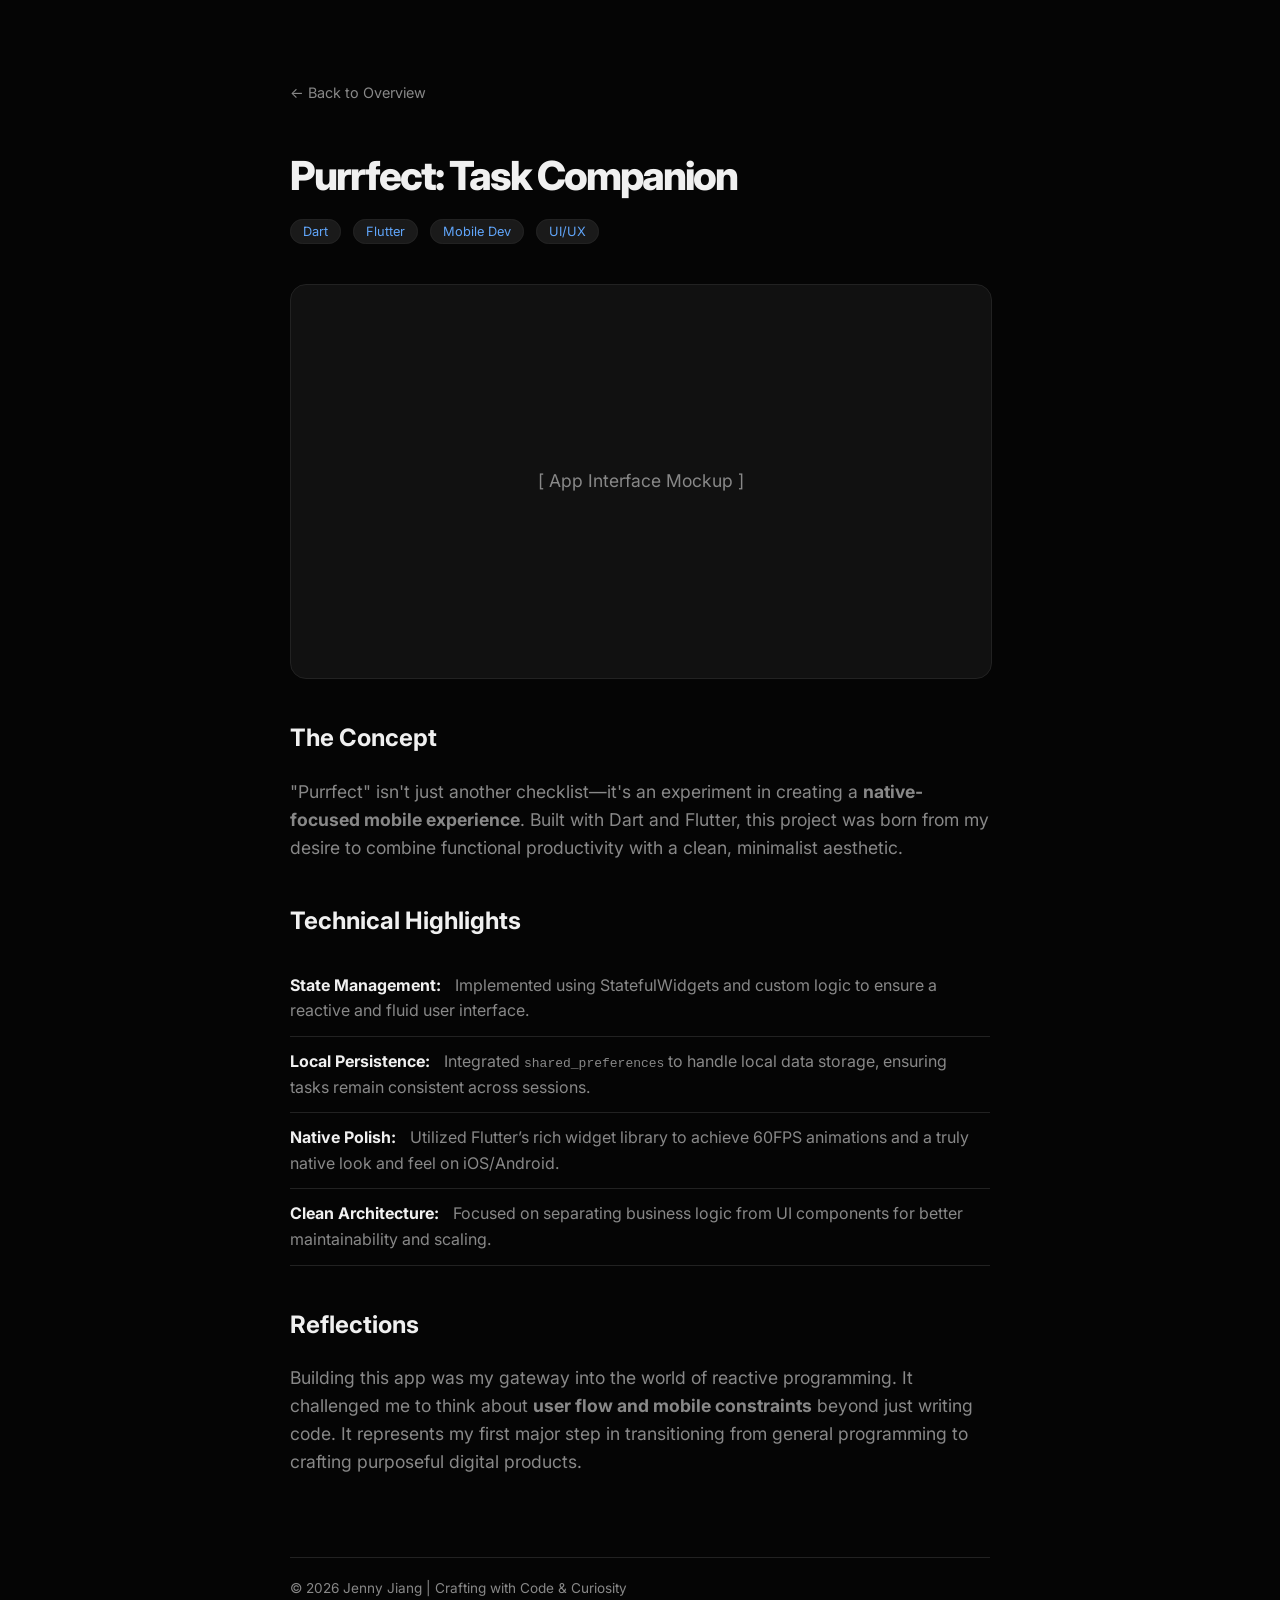
==== projects/todo-detail.html @ f9e99ed1 "Create todo-detail.html Add a project detail page for todo project." ====
<!DOCTYPE html>
<html lang="en">
<head>
    <meta charset="UTF-8">
    <meta name="viewport" content="width=device-width, initial-scale=1.0">
    <title>Todo App | Project Details</title>
    <link href="https://fonts.googleapis.com/css2?family=Inter:wght@400;600;800&display=swap" rel="stylesheet">
    <style>
        :root {
            --bg-color: #050505;
            --card-bg: #111111;
            --text-main: #f0f0f0;
            --text-dim: #888888;
            --accent: #60a5fa;
            --border: #222222;
        }

        body {
            background-color: var(--bg-color);
            color: var(--text-main);
            font-family: 'Inter', sans-serif;
            margin: 0; padding: 0; line-height: 1.6;
        }

        .container { max-width: 700px; margin: 0 auto; padding: 80px 24px; }

        /* Back Link */
        .back-link {
            display: inline-block;
            margin-bottom: 40px;
            color: var(--text-dim);
            text-decoration: none;
            font-size: 0.9rem;
            transition: color 0.2s;
        }
        .back-link:hover { color: var(--accent); }

        h1 { font-size: 2.5rem; font-weight: 800; margin: 0 0 10px 0; letter-spacing: -0.05em; }
        
        .tag-row { margin-bottom: 40px; }
        .tag {
            font-size: 0.8rem;
            background: #1a1a1a;
            padding: 4px 12px;
            border-radius: 20px;
            border: 1px solid var(--border);
            margin-right: 8px;
            color: var(--accent);
        }

        /* Project Image */
        .project-image {
            width: 100%;
            aspect-ratio: 16/9;
            background: var(--card-bg);
            border-radius: 16px;
            border: 1px solid var(--border);
            margin-bottom: 40px;
            display: flex;
            align-items: center;
            justify-content: center;
            color: #333;
            overflow: hidden;
        }
        .project-image img { width: 100%; height: 100%; object-fit: cover; }

        h2 { font-size: 1.5rem; margin: 40px 0 20px 0; }
        p { color: var(--text-dim); font-size: 1.1rem; }

        .feature-list { padding: 0; list-style: none; }
        .feature-list li {
            padding: 12px 0;
            border-bottom: 1px solid var(--border);
            color: var(--text-dim);
        }
        .feature-list li strong { color: var(--text-main); margin-right: 10px; }

        footer {
            margin-top: 80px;
            padding-top: 20px;
            border-top: 1px solid var(--border);
            color: var(--text-dim);
            font-size: 0.85rem;
        }
    </style>
</head>
<body>
    <div class="container">
        <a href="../index.html" class="back-link">← Back to Overview</a>

        <header>
            <h1>Purrfect: Task Companion</h1>
            <div class="tag-row">
                <span class="tag">Dart</span>
                <span class="tag">Flutter</span>
                <span class="tag">Mobile Dev</span>
                <span class="tag">UI/UX</span>
            </div>
        </header>

        <section>
            <div class="project-image">
                <p style="color: var(--text-dim)">[ App Interface Mockup ]</p>
            </div>

            <h2>The Concept</h2>
            <p>
                "Purrfect" isn't just another checklist—it's an experiment in creating a <strong>native-focused mobile experience</strong>. Built with Dart and Flutter, this project was born from my desire to combine functional productivity with a clean, minimalist aesthetic.
            </p>

            <h2>Technical Highlights</h2>
            <ul class="feature-list">
                <li><strong>State Management:</strong> Implemented using StatefulWidgets and custom logic to ensure a reactive and fluid user interface.</li>
                <li><strong>Local Persistence:</strong> Integrated <code>shared_preferences</code> to handle local data storage, ensuring tasks remain consistent across sessions.</li>
                <li><strong>Native Polish:</strong> Utilized Flutter’s rich widget library to achieve 60FPS animations and a truly native look and feel on iOS/Android.</li>
                <li><strong>Clean Architecture:</strong> Focused on separating business logic from UI components for better maintainability and scaling.</li>
            </ul>

            <h2>Reflections</h2>
            <p>
                Building this app was my gateway into the world of reactive programming. It challenged me to think about <strong>user flow and mobile constraints</strong> beyond just writing code. It represents my first major step in transitioning from general programming to crafting purposeful digital products.
            </p>
        </section>

        <footer>
            © 2026 Jenny Jiang | Crafting with Code & Curiosity
        </footer>
    </div>
</body>
</html>
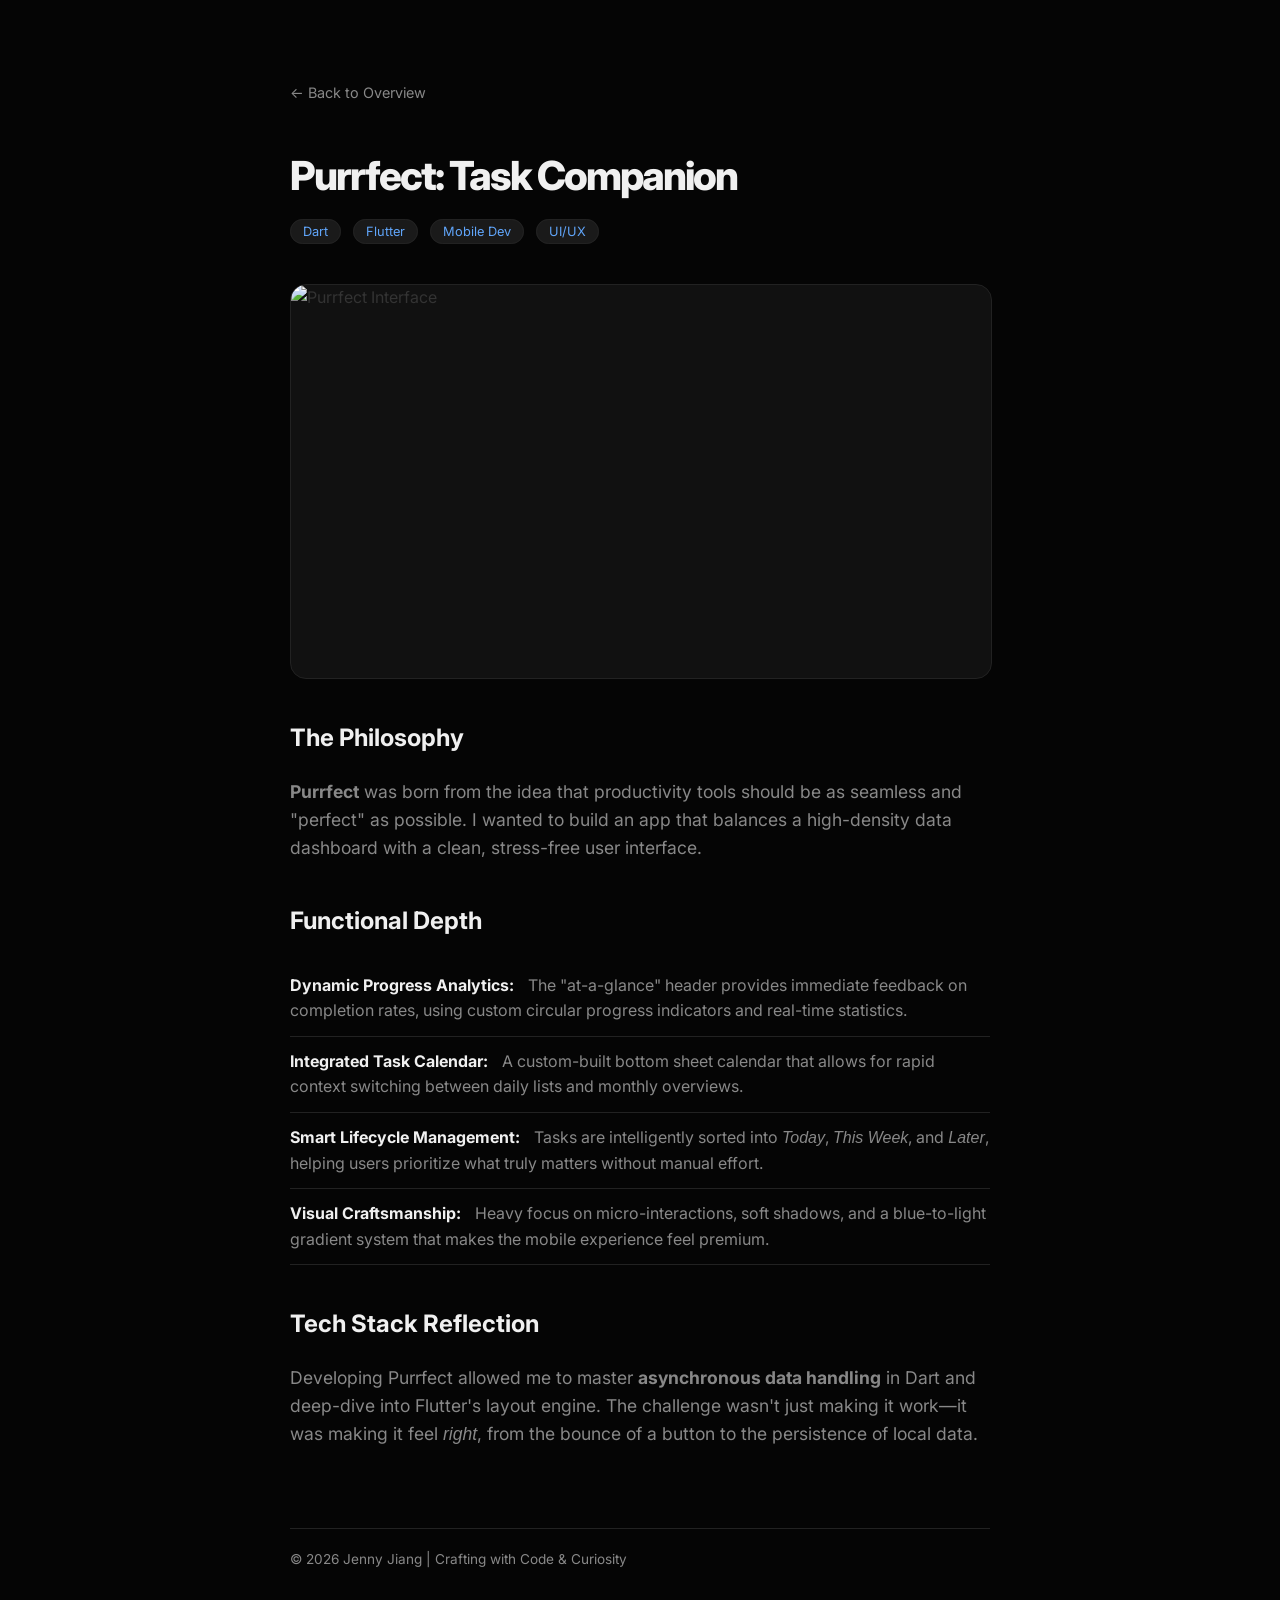
==== commit f1eb4875: "Update todo-detail.html Upload images that displays the app. Modified contents that describes the ap" ====
--- a/projects/todo-detail.html
+++ b/projects/todo-detail.html
@@ -100,25 +100,25 @@
 
         <section>
             <div class="project-image">
-                <p style="color: var(--text-dim)">[ App Interface Mockup ]</p>
+                <img src="assets/todo-images/interface.png" alt="Purrfect Interface" style="object-fit: contain; max-height: 500px;">
             </div>
 
-            <h2>The Concept</h2>
+            <h2>The Philosophy</h2>
             <p>
-                "Purrfect" isn't just another checklist—it's an experiment in creating a <strong>native-focused mobile experience</strong>. Built with Dart and Flutter, this project was born from my desire to combine functional productivity with a clean, minimalist aesthetic.
+                <strong>Purrfect</strong> was born from the idea that productivity tools should be as seamless and "perfect" as possible. I wanted to build an app that balances a high-density data dashboard with a clean, stress-free user interface.
             </p>
 
-            <h2>Technical Highlights</h2>
+            <h2>Functional Depth</h2>
             <ul class="feature-list">
-                <li><strong>State Management:</strong> Implemented using StatefulWidgets and custom logic to ensure a reactive and fluid user interface.</li>
-                <li><strong>Local Persistence:</strong> Integrated <code>shared_preferences</code> to handle local data storage, ensuring tasks remain consistent across sessions.</li>
-                <li><strong>Native Polish:</strong> Utilized Flutter’s rich widget library to achieve 60FPS animations and a truly native look and feel on iOS/Android.</li>
-                <li><strong>Clean Architecture:</strong> Focused on separating business logic from UI components for better maintainability and scaling.</li>
+                <li><strong>Dynamic Progress Analytics:</strong> The "at-a-glance" header provides immediate feedback on completion rates, using custom circular progress indicators and real-time statistics.</li>
+                <li><strong>Integrated Task Calendar:</strong> A custom-built bottom sheet calendar that allows for rapid context switching between daily lists and monthly overviews.</li>
+                <li><strong>Smart Lifecycle Management:</strong> Tasks are intelligently sorted into <em>Today</em>, <em>This Week</em>, and <em>Later</em>, helping users prioritize what truly matters without manual effort.</li>
+                <li><strong>Visual Craftsmanship:</strong> Heavy focus on micro-interactions, soft shadows, and a blue-to-light gradient system that makes the mobile experience feel premium.</li>
             </ul>
 
-            <h2>Reflections</h2>
+            <h2>Tech Stack Reflection</h2>
             <p>
-                Building this app was my gateway into the world of reactive programming. It challenged me to think about <strong>user flow and mobile constraints</strong> beyond just writing code. It represents my first major step in transitioning from general programming to crafting purposeful digital products.
+                Developing Purrfect allowed me to master <strong>asynchronous data handling</strong> in Dart and deep-dive into Flutter's layout engine. The challenge wasn't just making it work—it was making it feel <em>right</em>, from the bounce of a button to the persistence of local data.
             </p>
         </section>
 
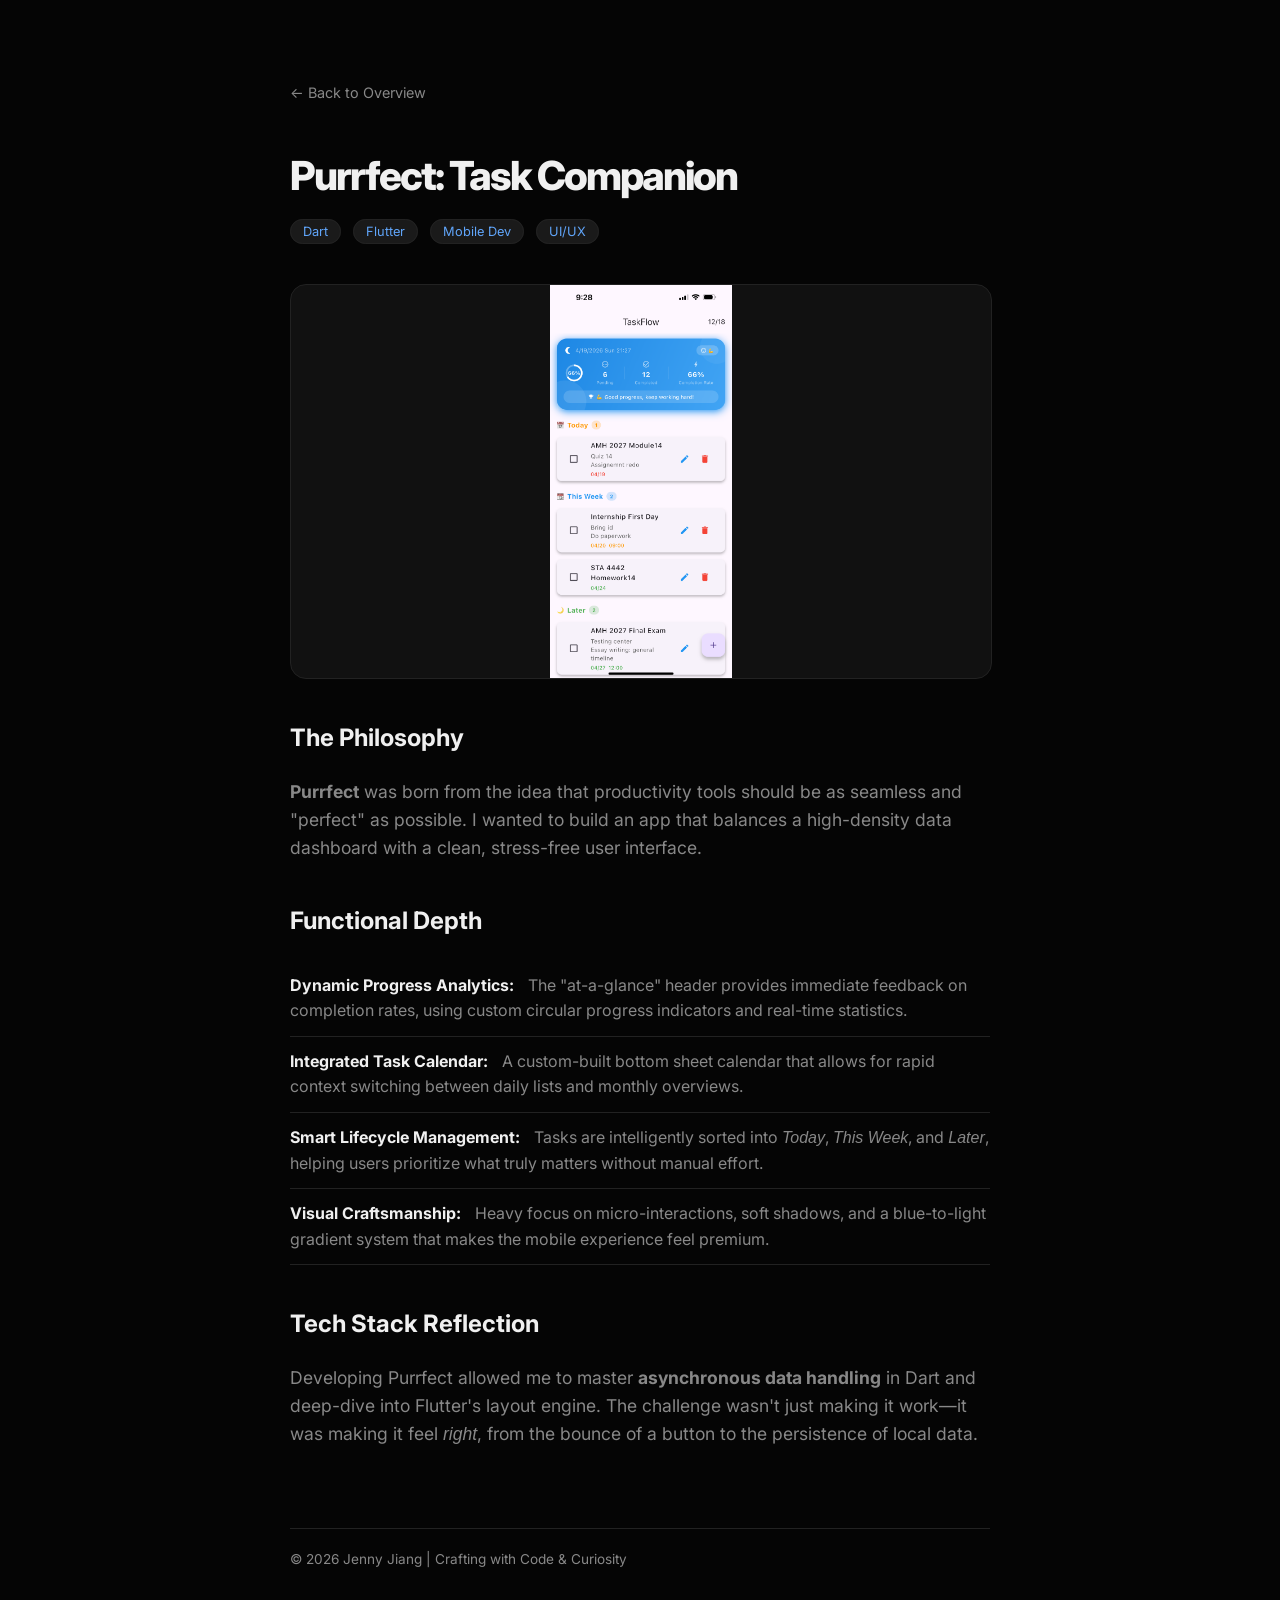
==== commit 4e8fd416: "Update todo-detail.html Fix the problem that image cannot show." ====
--- a/projects/todo-detail.html
+++ b/projects/todo-detail.html
@@ -100,7 +100,7 @@
 
         <section>
             <div class="project-image">
-                <img src="assets/todo-images/interface.png" alt="Purrfect Interface" style="object-fit: contain; max-height: 500px;">
+                <img src="../assets/todo-images/interface.PNG" alt="Purrfect Interface" style="object-fit: contain; max-height: 500px;">
             </div>
 
             <h2>The Philosophy</h2>
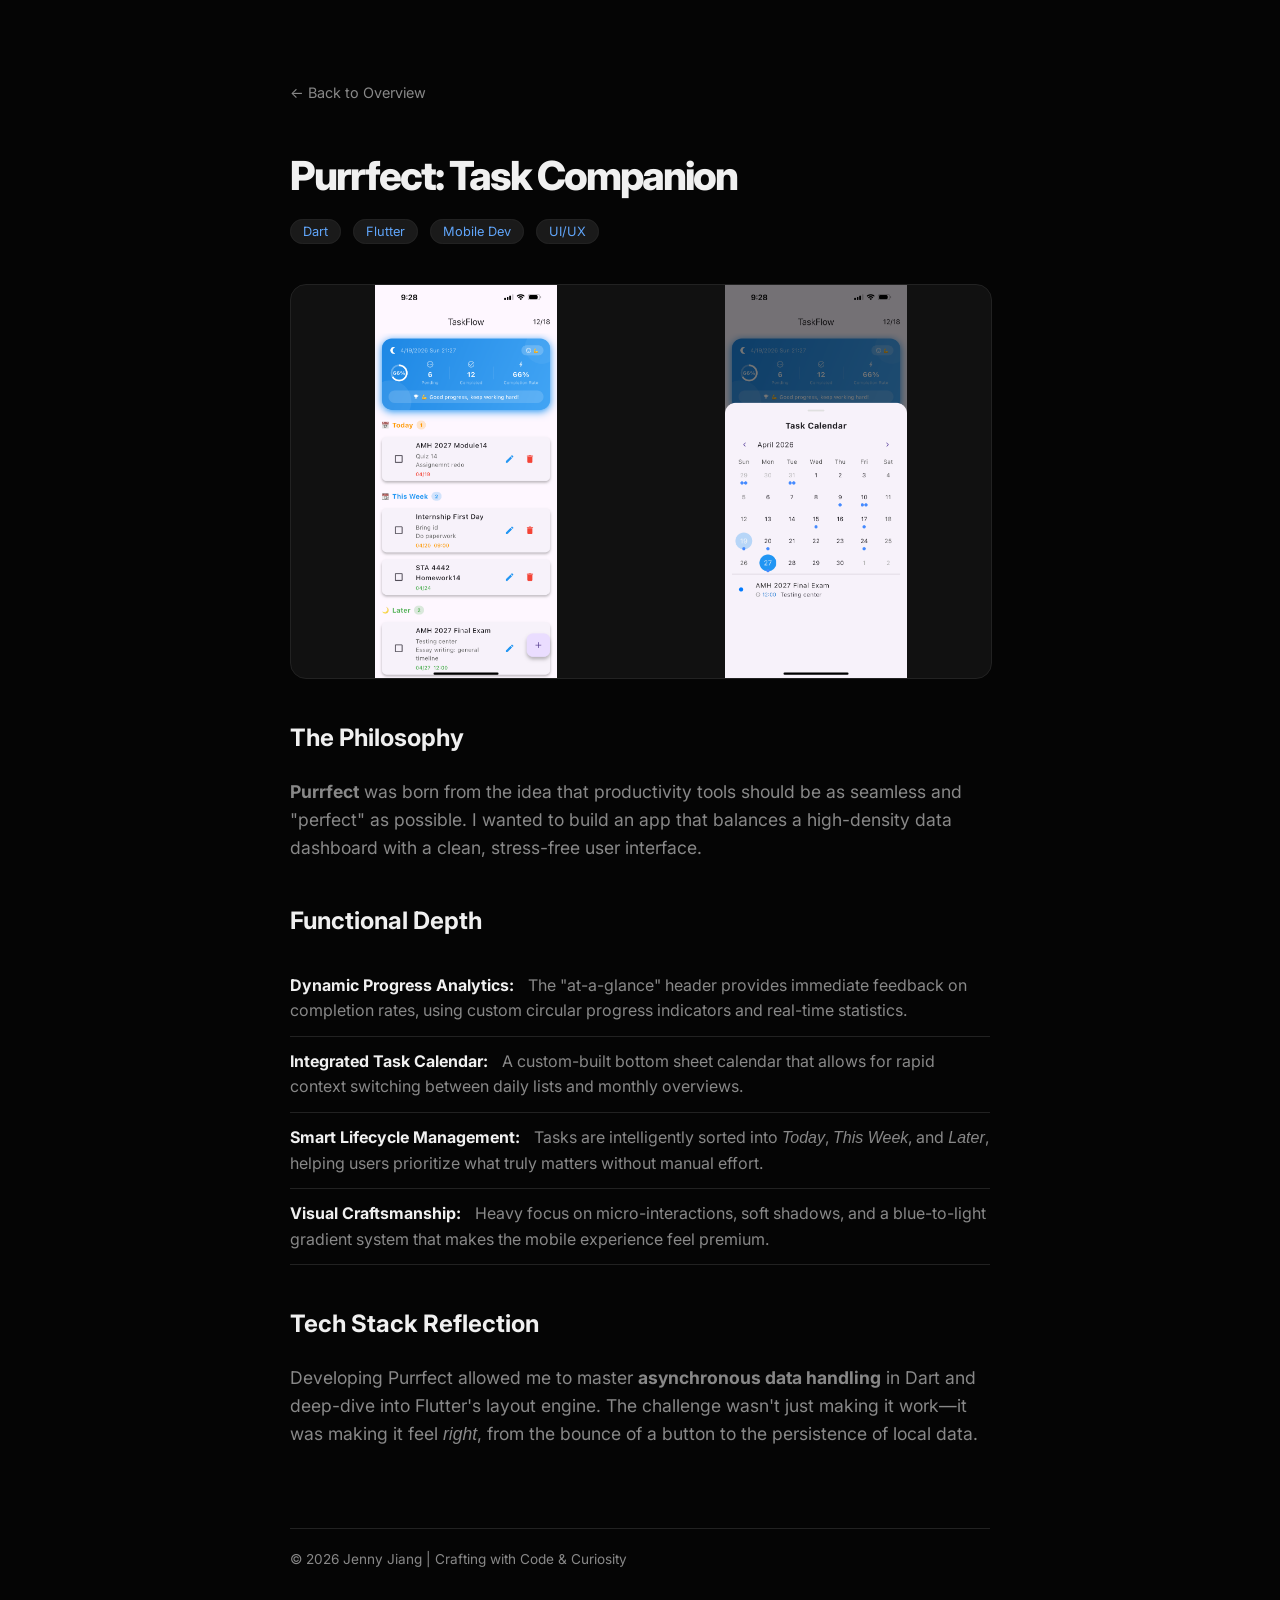
==== commit 58d9a991: "Add calendar pic for Purrfect project" ====
--- a/projects/todo-detail.html
+++ b/projects/todo-detail.html
@@ -101,6 +101,7 @@
         <section>
             <div class="project-image">
                 <img src="../assets/todo-images/interface.PNG" alt="Purrfect Interface" style="object-fit: contain; max-height: 500px;">
+                <img src="../assets/todo-images/calendar.PNG" alt="Purrfect Calendar" style="object-fit: contain; max-height: 500px;">
             </div>
 
             <h2>The Philosophy</h2>
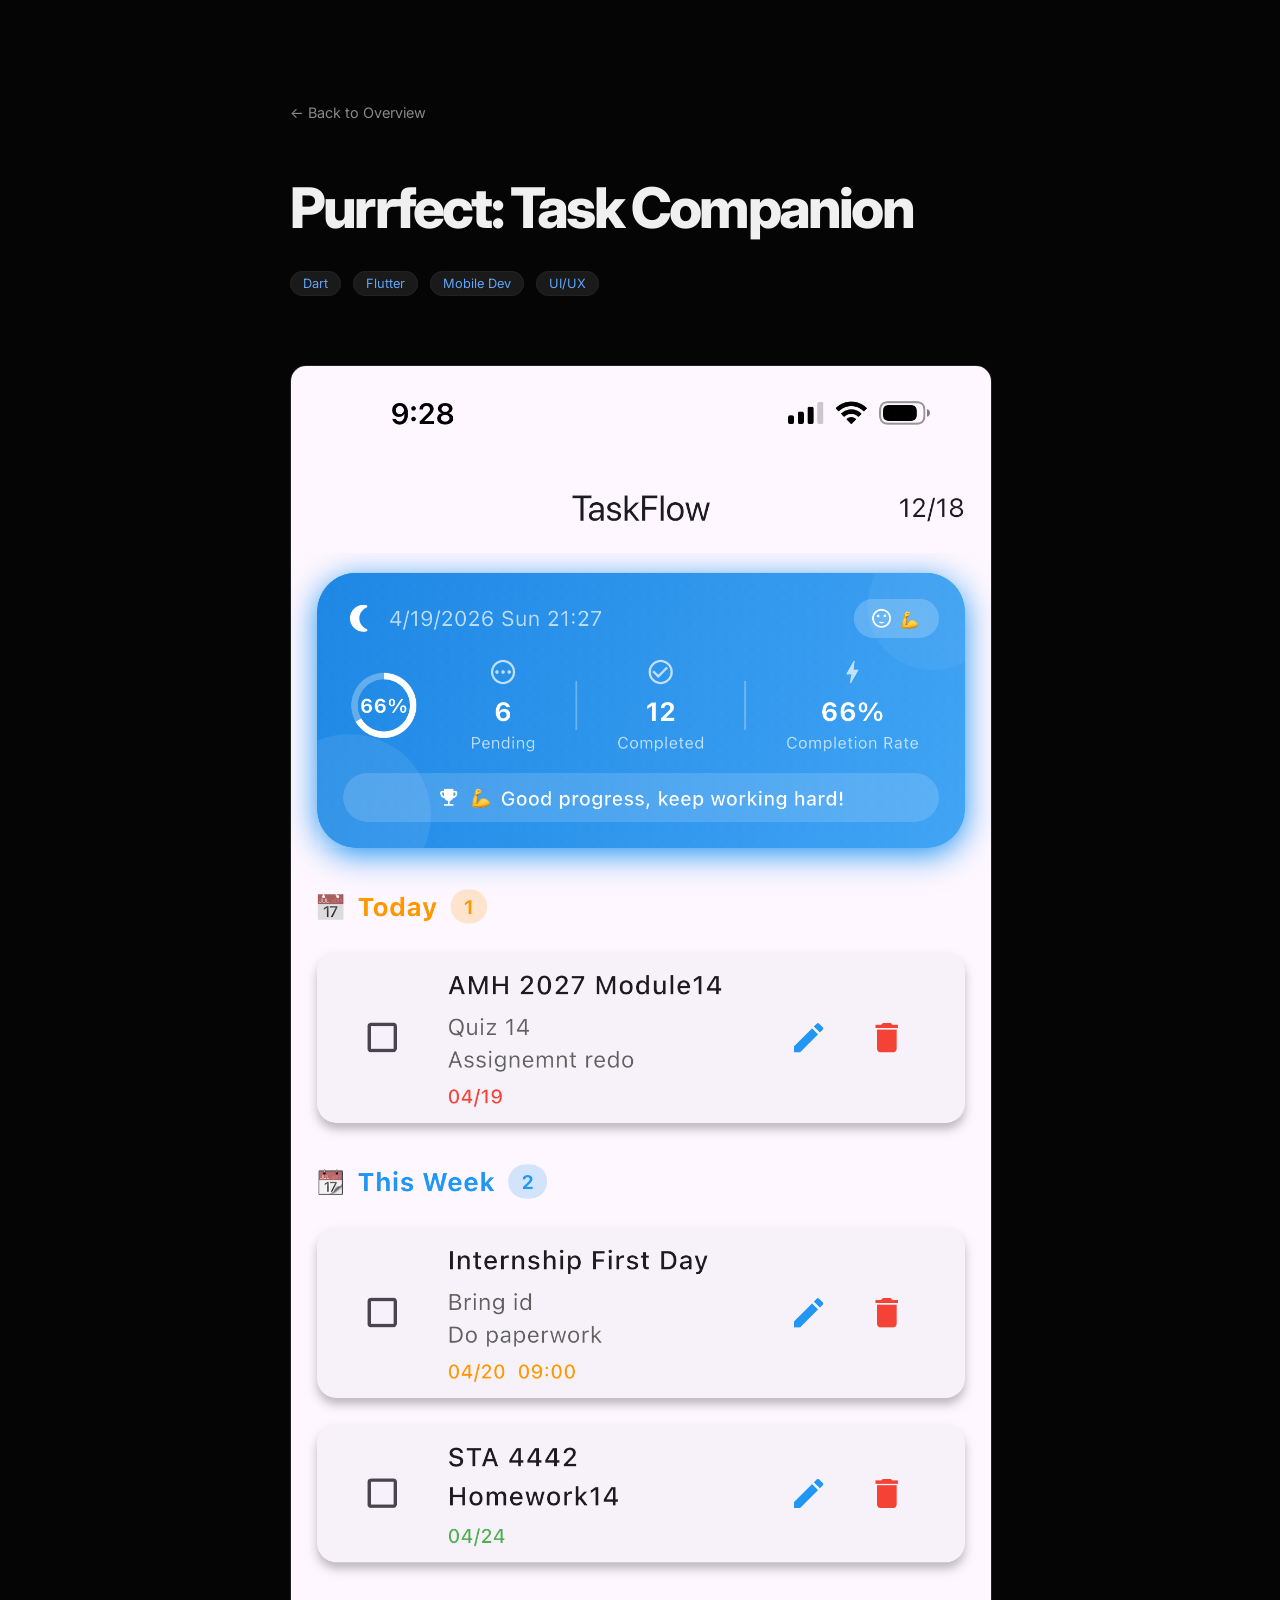
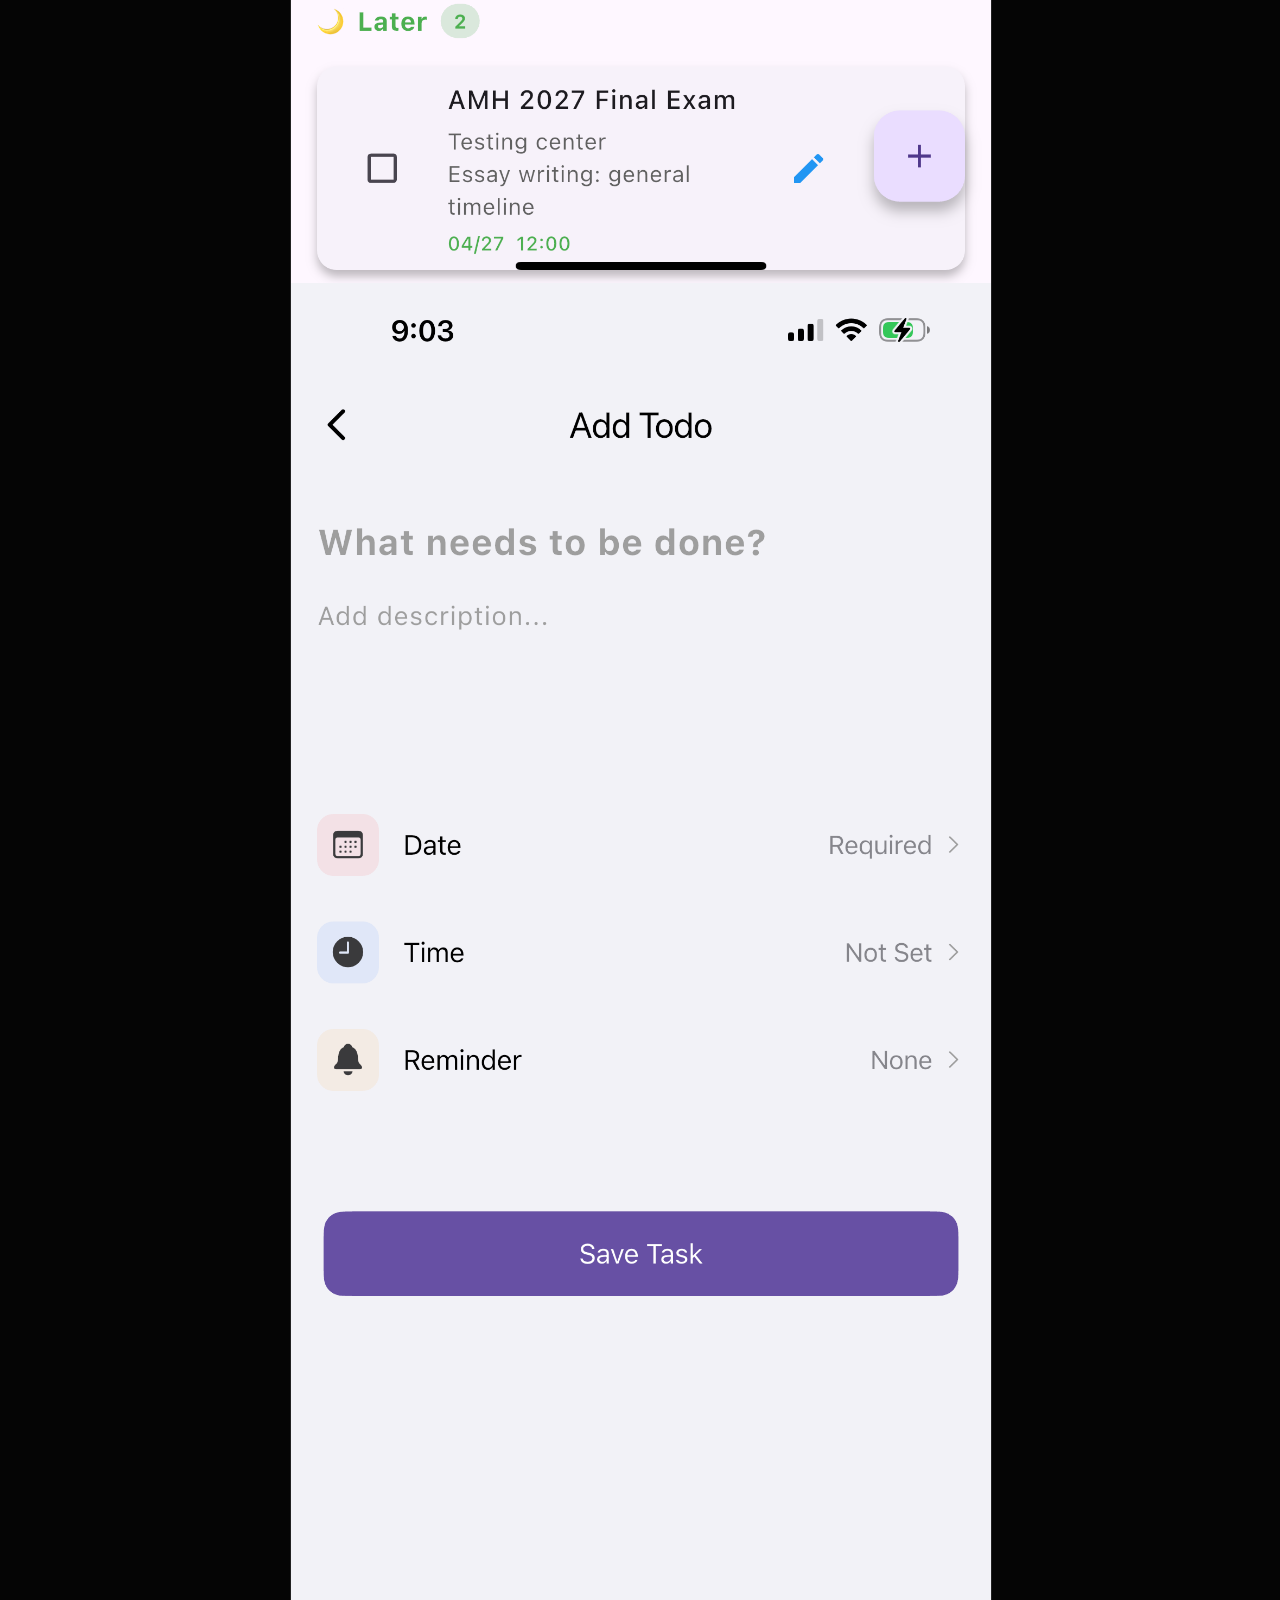
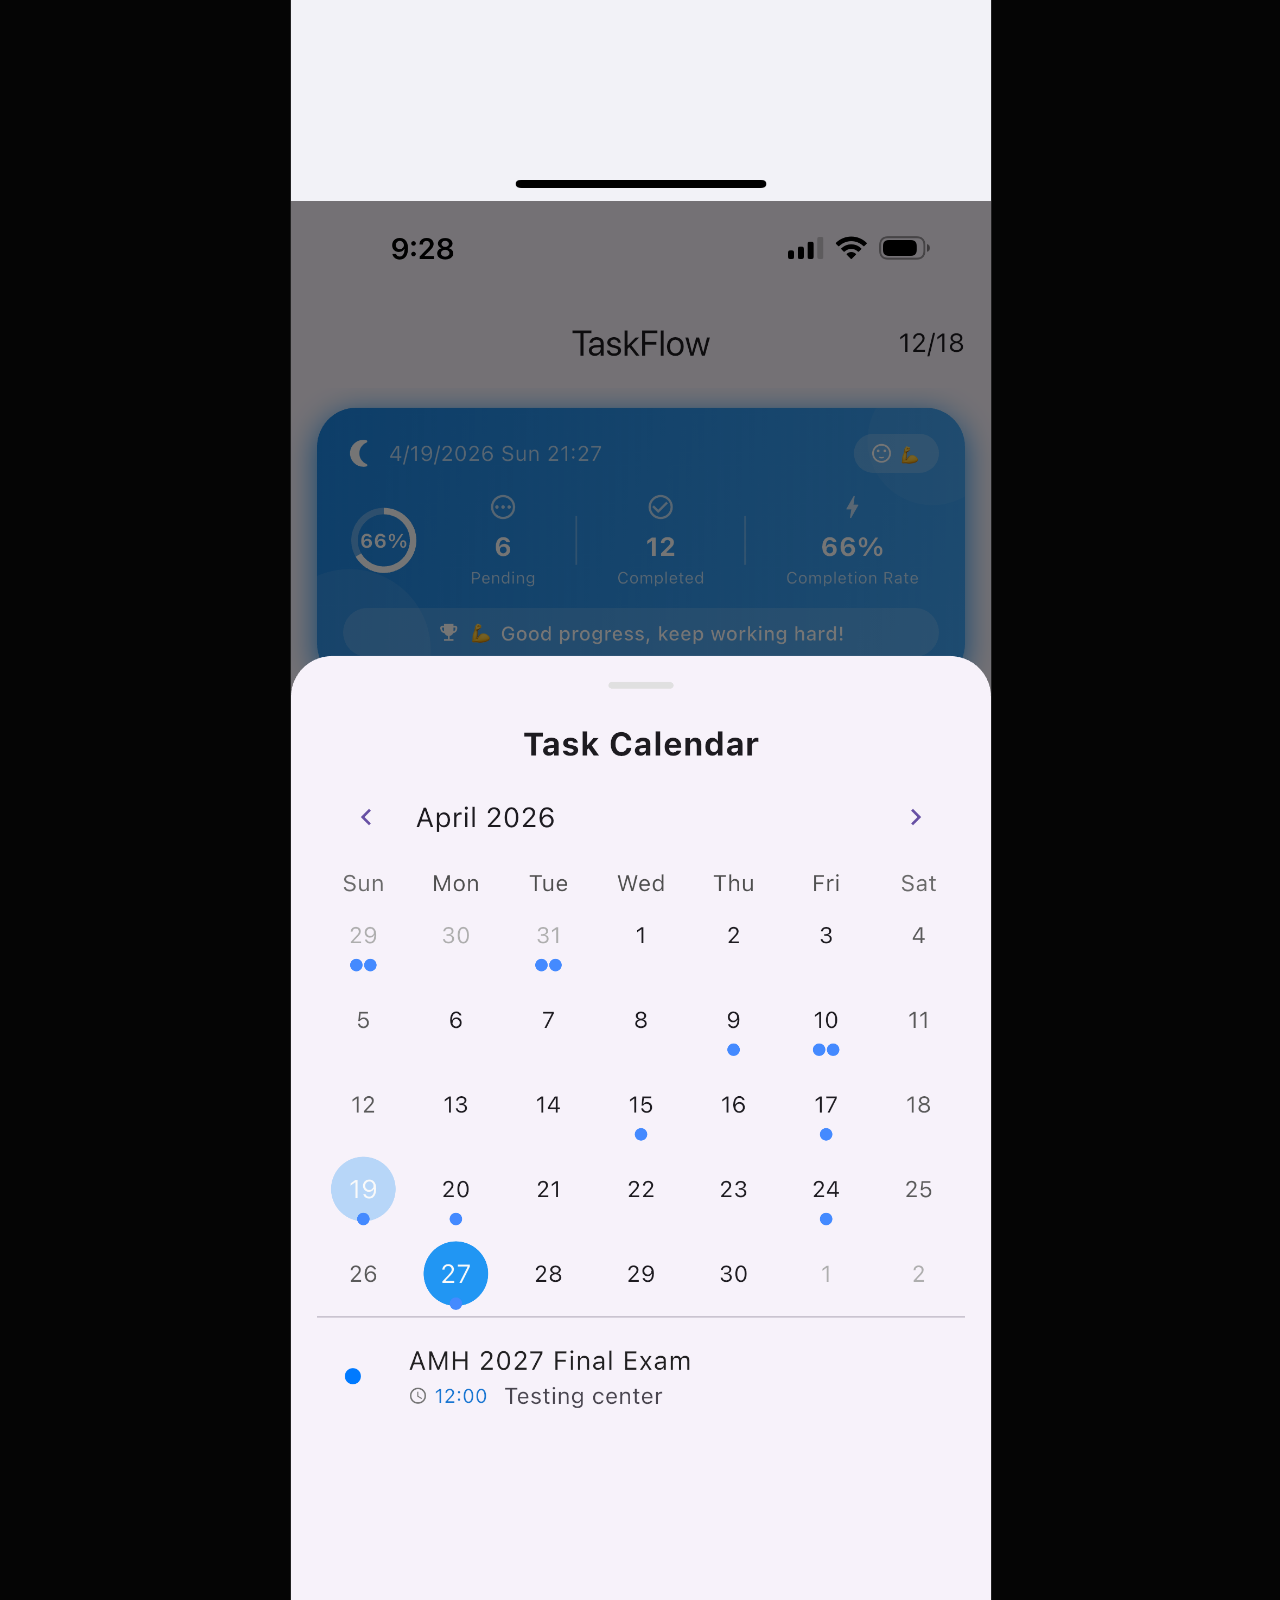
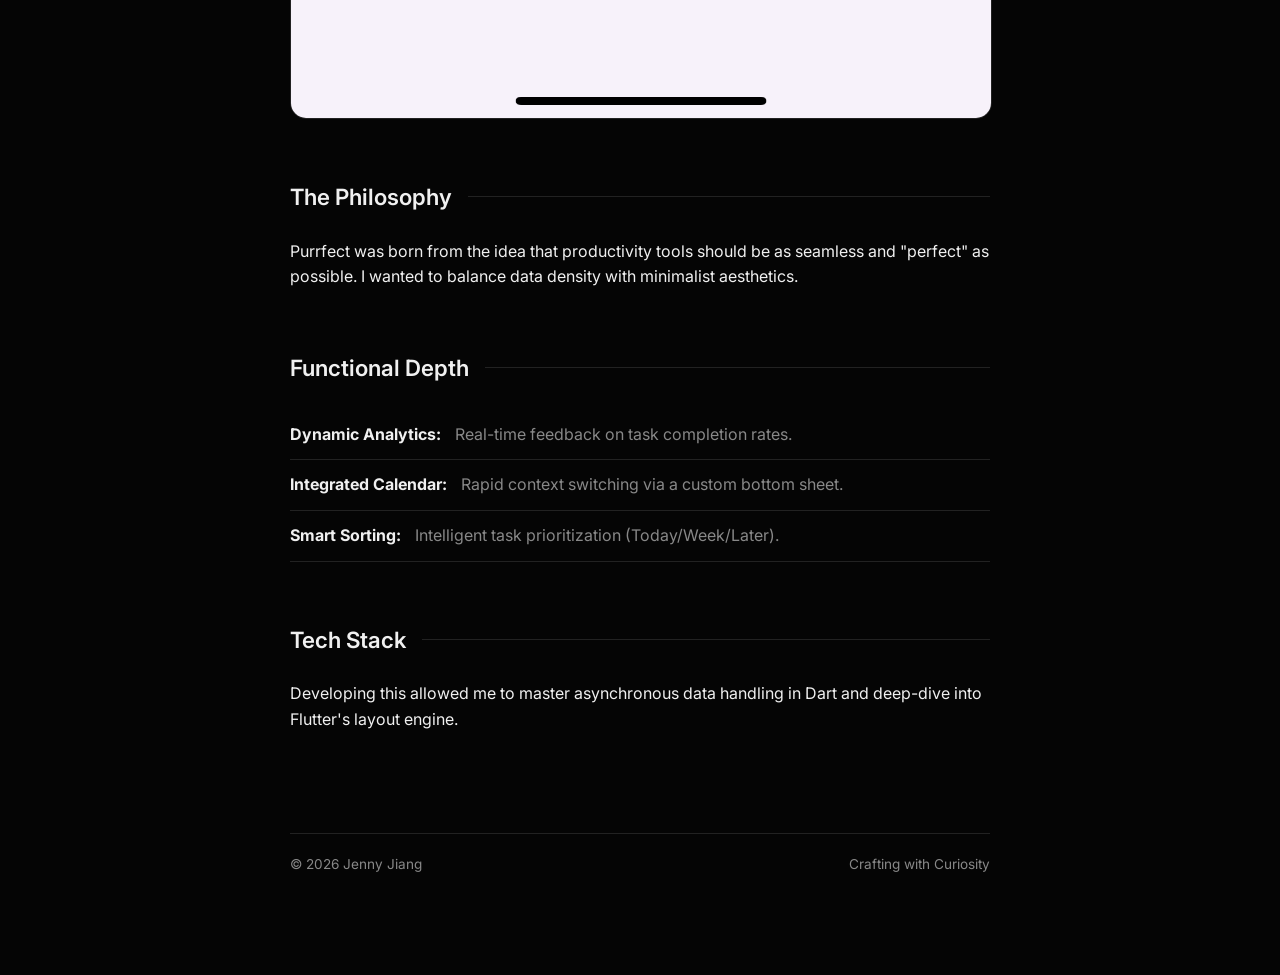
==== commit 03888c79: "Update reading & thoughts section Create main.css and script.js files to store style and functions s" ====
--- a/projects/todo-detail.html
+++ b/projects/todo-detail.html
@@ -3,86 +3,9 @@
 <head>
     <meta charset="UTF-8">
     <meta name="viewport" content="width=device-width, initial-scale=1.0">
-    <title>Todo App | Project Details</title>
+    <title>Purrfect | Project Details</title>
     <link href="https://fonts.googleapis.com/css2?family=Inter:wght@400;600;800&display=swap" rel="stylesheet">
-    <style>
-        :root {
-            --bg-color: #050505;
-            --card-bg: #111111;
-            --text-main: #f0f0f0;
-            --text-dim: #888888;
-            --accent: #60a5fa;
-            --border: #222222;
-        }
-
-        body {
-            background-color: var(--bg-color);
-            color: var(--text-main);
-            font-family: 'Inter', sans-serif;
-            margin: 0; padding: 0; line-height: 1.6;
-        }
-
-        .container { max-width: 700px; margin: 0 auto; padding: 80px 24px; }
-
-        /* Back Link */
-        .back-link {
-            display: inline-block;
-            margin-bottom: 40px;
-            color: var(--text-dim);
-            text-decoration: none;
-            font-size: 0.9rem;
-            transition: color 0.2s;
-        }
-        .back-link:hover { color: var(--accent); }
-
-        h1 { font-size: 2.5rem; font-weight: 800; margin: 0 0 10px 0; letter-spacing: -0.05em; }
-        
-        .tag-row { margin-bottom: 40px; }
-        .tag {
-            font-size: 0.8rem;
-            background: #1a1a1a;
-            padding: 4px 12px;
-            border-radius: 20px;
-            border: 1px solid var(--border);
-            margin-right: 8px;
-            color: var(--accent);
-        }
-
-        /* Project Image */
-        .project-image {
-            width: 100%;
-            aspect-ratio: 16/9;
-            background: var(--card-bg);
-            border-radius: 16px;
-            border: 1px solid var(--border);
-            margin-bottom: 40px;
-            display: flex;
-            align-items: center;
-            justify-content: center;
-            color: #333;
-            overflow: hidden;
-        }
-        .project-image img { width: 100%; height: 100%; object-fit: cover; }
-
-        h2 { font-size: 1.5rem; margin: 40px 0 20px 0; }
-        p { color: var(--text-dim); font-size: 1.1rem; }
-
-        .feature-list { padding: 0; list-style: none; }
-        .feature-list li {
-            padding: 12px 0;
-            border-bottom: 1px solid var(--border);
-            color: var(--text-dim);
-        }
-        .feature-list li strong { color: var(--text-main); margin-right: 10px; }
-
-        footer {
-            margin-top: 80px;
-            padding-top: 20px;
-            border-top: 1px solid var(--border);
-            color: var(--text-dim);
-            font-size: 0.85rem;
-        }
-    </style>
+    <link rel="stylesheet" href="../css/main.css">
 </head>
 <body>
     <div class="container">
@@ -100,32 +23,30 @@
 
         <section>
             <div class="project-image">
-                <img src="../assets/todo-images/interface.PNG" alt="Purrfect Interface" style="object-fit: contain; max-height: 500px;">
-                <img src="../assets/todo-images/calendar.PNG" alt="Purrfect Calendar" style="object-fit: contain; max-height: 500px;">
+                <img src="../assets/todo-images/interface.PNG" alt="Interface" style="max-width:100%; height:auto;">
+                <img src="../assets/todo-images/addtodo.PNG" alt="Add Todo" style="max-width:100%; height:auto;">
+                <img src="../assets/todo-images/calendar.PNG" alt="Calendar" style="max-width:100%; height:auto;">
             </div>
 
             <h2>The Philosophy</h2>
-            <p>
-                <strong>Purrfect</strong> was born from the idea that productivity tools should be as seamless and "perfect" as possible. I wanted to build an app that balances a high-density data dashboard with a clean, stress-free user interface.
-            </p>
+            <p>Purrfect was born from the idea that productivity tools should be as seamless and "perfect" as possible. I wanted to balance data density with minimalist aesthetics.</p>
 
             <h2>Functional Depth</h2>
             <ul class="feature-list">
-                <li><strong>Dynamic Progress Analytics:</strong> The "at-a-glance" header provides immediate feedback on completion rates, using custom circular progress indicators and real-time statistics.</li>
-                <li><strong>Integrated Task Calendar:</strong> A custom-built bottom sheet calendar that allows for rapid context switching between daily lists and monthly overviews.</li>
-                <li><strong>Smart Lifecycle Management:</strong> Tasks are intelligently sorted into <em>Today</em>, <em>This Week</em>, and <em>Later</em>, helping users prioritize what truly matters without manual effort.</li>
-                <li><strong>Visual Craftsmanship:</strong> Heavy focus on micro-interactions, soft shadows, and a blue-to-light gradient system that makes the mobile experience feel premium.</li>
+                <li><strong>Dynamic Analytics:</strong> Real-time feedback on task completion rates.</li>
+                <li><strong>Integrated Calendar:</strong> Rapid context switching via a custom bottom sheet.</li>
+                <li><strong>Smart Sorting:</strong> Intelligent task prioritization (Today/Week/Later).</li>
             </ul>
 
-            <h2>Tech Stack Reflection</h2>
-            <p>
-                Developing Purrfect allowed me to master <strong>asynchronous data handling</strong> in Dart and deep-dive into Flutter's layout engine. The challenge wasn't just making it work—it was making it feel <em>right</em>, from the bounce of a button to the persistence of local data.
-            </p>
+            <h2>Tech Stack</h2>
+            <p>Developing this allowed me to master asynchronous data handling in Dart and deep-dive into Flutter's layout engine.</p>
         </section>
 
         <footer>
-            © 2026 Jenny Jiang | Crafting with Code & Curiosity
+            <span>© 2026 Jenny Jiang</span>
+            <span>Crafting with Curiosity</span>
         </footer>
     </div>
+    <script src="../js/script.js"></script>
 </body>
-</html>+</html>
--- a/css/main.css
+++ b/css/main.css
@@ -0,0 +1,253 @@
+/* --- Design System & Variables --- */
+:root {
+    --bg-color: #050505;
+    --card-bg: #111111;
+    --text-main: #f0f0f0;
+    --text-dim: #888888;
+    --accent: #60a5fa; /* Modern Blue */
+    --border: #222222;
+}
+
+/* --- Base Styles --- */
+body {
+    background-color: var(--bg-color);
+    color: var(--text-main);
+    font-family: 'Inter', -apple-system, BlinkMacSystemFont, sans-serif;
+    margin: 0;
+    padding: 0;
+    line-height: 1.6;
+    -webkit-font-smoothing: antialiased;
+}
+
+.container {
+    max-width: 700px;
+    margin: 0 auto;
+    padding: 100px 24px;
+}
+
+a {
+    color: var(--accent);
+    text-decoration: none;
+}
+
+/* --- Header --- */
+header {
+    margin-bottom: 70px;
+}
+
+h1 {
+    font-size: 3.5rem;
+    font-weight: 800;
+    margin: 0 0 16px 0;
+    letter-spacing: -0.05em;
+}
+
+.subtitle {
+    font-size: 1.1rem;
+    color: var(--accent);
+    font-weight: 600;
+    text-transform: uppercase;
+    letter-spacing: 0.1em;
+    margin-bottom: 20px;
+}
+
+.desc {
+    font-size: 1.15rem;
+    color: var(--text-dim);
+    max-width: 540px;
+}
+
+/* --- Section Titles --- */
+h2 {
+    font-size: 1.4rem;
+    font-weight: 600;
+    margin: 60px 0 24px 0;
+    display: flex;
+    align-items: center;
+}
+
+h2::after {
+    content: "";
+    height: 1px;
+    flex: 1;
+    background: var(--border);
+    margin-left: 16px;
+}
+
+/* --- Project Cards --- */
+.project-card {
+    background: var(--card-bg);
+    padding: 24px;
+    border-radius: 16px;
+    margin-bottom: 20px;
+    border: 1px solid var(--border);
+    transition: all 0.3s ease;
+    display: block;
+}
+
+.project-card:hover {
+    border-color: var(--accent);
+    transform: translateY(-4px);
+    background: #161616;
+}
+
+.project-card h3 {
+    margin: 0 0 8px 0;
+    color: var(--text-main);
+    font-size: 1.2rem;
+}
+
+.project-card p {
+    margin: 0;
+    color: var(--text-dim);
+    font-size: 1rem;
+}
+
+/* --- Book List & Accordion --- */
+.list-container {
+    border-top: 1px solid var(--border);
+}
+
+.book-item {
+    border-bottom: 1px solid var(--border);
+    transition: all 0.3s ease;
+}
+
+.book-header {
+    display: flex;
+    justify-content: space-between;
+    align-items: center;
+    padding: 24px 0;
+    cursor: pointer;
+    position: relative;
+}
+
+.book-info {
+    display: flex;
+    flex-direction: column;
+    z-index: 2;
+}
+
+.list-item-title {
+    font-weight: 500;
+    color: var(--text-main);
+}
+
+.author {
+    font-size: 0.85rem;
+    color: var(--text-dim);
+    margin-top: 4px;
+}
+
+.hover-quote {
+    position: absolute;
+    left: 50%;
+    transform: translateX(-50%);
+    font-style: italic;
+    font-size: 0.9rem;
+    color: var(--accent);
+    opacity: 0;
+    transition: opacity 0.3s ease;
+    pointer-events: none;
+    white-space: nowrap;
+}
+
+.book-header:hover .hover-quote {
+    opacity: 0.6;
+}
+
+.book-header:hover .list-item-title {
+    color: var(--accent);
+}
+
+.arrow {
+    color: var(--text-dim);
+    transition: transform 0.3s ease;
+}
+
+.book-content {
+    max-height: 0;
+    overflow: hidden;
+    transition: max-height 0.4s cubic-bezier(0.4, 0, 0.2, 1);
+}
+
+.book-content p {
+    padding: 0 0 24px 0;
+    margin: 0;
+    font-size: 0.95rem;
+    color: var(--text-dim);
+    line-height: 1.8;
+}
+
+.book-item.active .book-content {
+    max-height: 300px;
+}
+
+.book-item.active .arrow {
+    transform: rotate(180deg);
+    color: var(--accent);
+}
+
+/* --- Project Detail Specifics --- */
+.back-link {
+    display: inline-block;
+    margin-bottom: 40px;
+    color: var(--text-dim);
+    font-size: 0.9rem;
+    transition: color 0.2s;
+}
+.back-link:hover { color: var(--accent); }
+
+.tag-row { margin-bottom: 40px; }
+.tag {
+    font-size: 0.8rem;
+    background: #1a1a1a;
+    padding: 4px 12px;
+    border-radius: 20px;
+    border: 1px solid var(--border);
+    margin-right: 8px;
+    color: var(--accent);
+}
+
+.project-image {
+    width: 100%;
+    background: var(--card-bg);
+    border-radius: 16px;
+    border: 1px solid var(--border);
+    margin-bottom: 40px;
+    display: flex;
+    flex-direction: column;
+    align-items: center;
+    overflow: hidden;
+}
+
+.feature-list { padding: 0; list-style: none; }
+.feature-list li {
+    padding: 12px 0;
+    border-bottom: 1px solid var(--border);
+    color: var(--text-dim);
+}
+.feature-list li strong { color: var(--text-main); margin-right: 10px; }
+
+/* --- Footer & Glow --- */
+.glow {
+    position: fixed;
+    top: 0;
+    left: 50%;
+    transform: translateX(-50%);
+    width: 100%;
+    height: 100%;
+    background: radial-gradient(circle at 80% 20%, rgba(96, 165, 250, 0.08) 0%, rgba(0,0,0,0) 50%);
+    z-index: -1;
+    pointer-events: none;
+}
+
+footer {
+    margin-top: 100px;
+    padding-top: 20px;
+    border-top: 1px solid var(--border);
+    color: var(--text-dim);
+    font-size: 0.85rem;
+    display: flex;
+    justify-content: space-between;
+}
